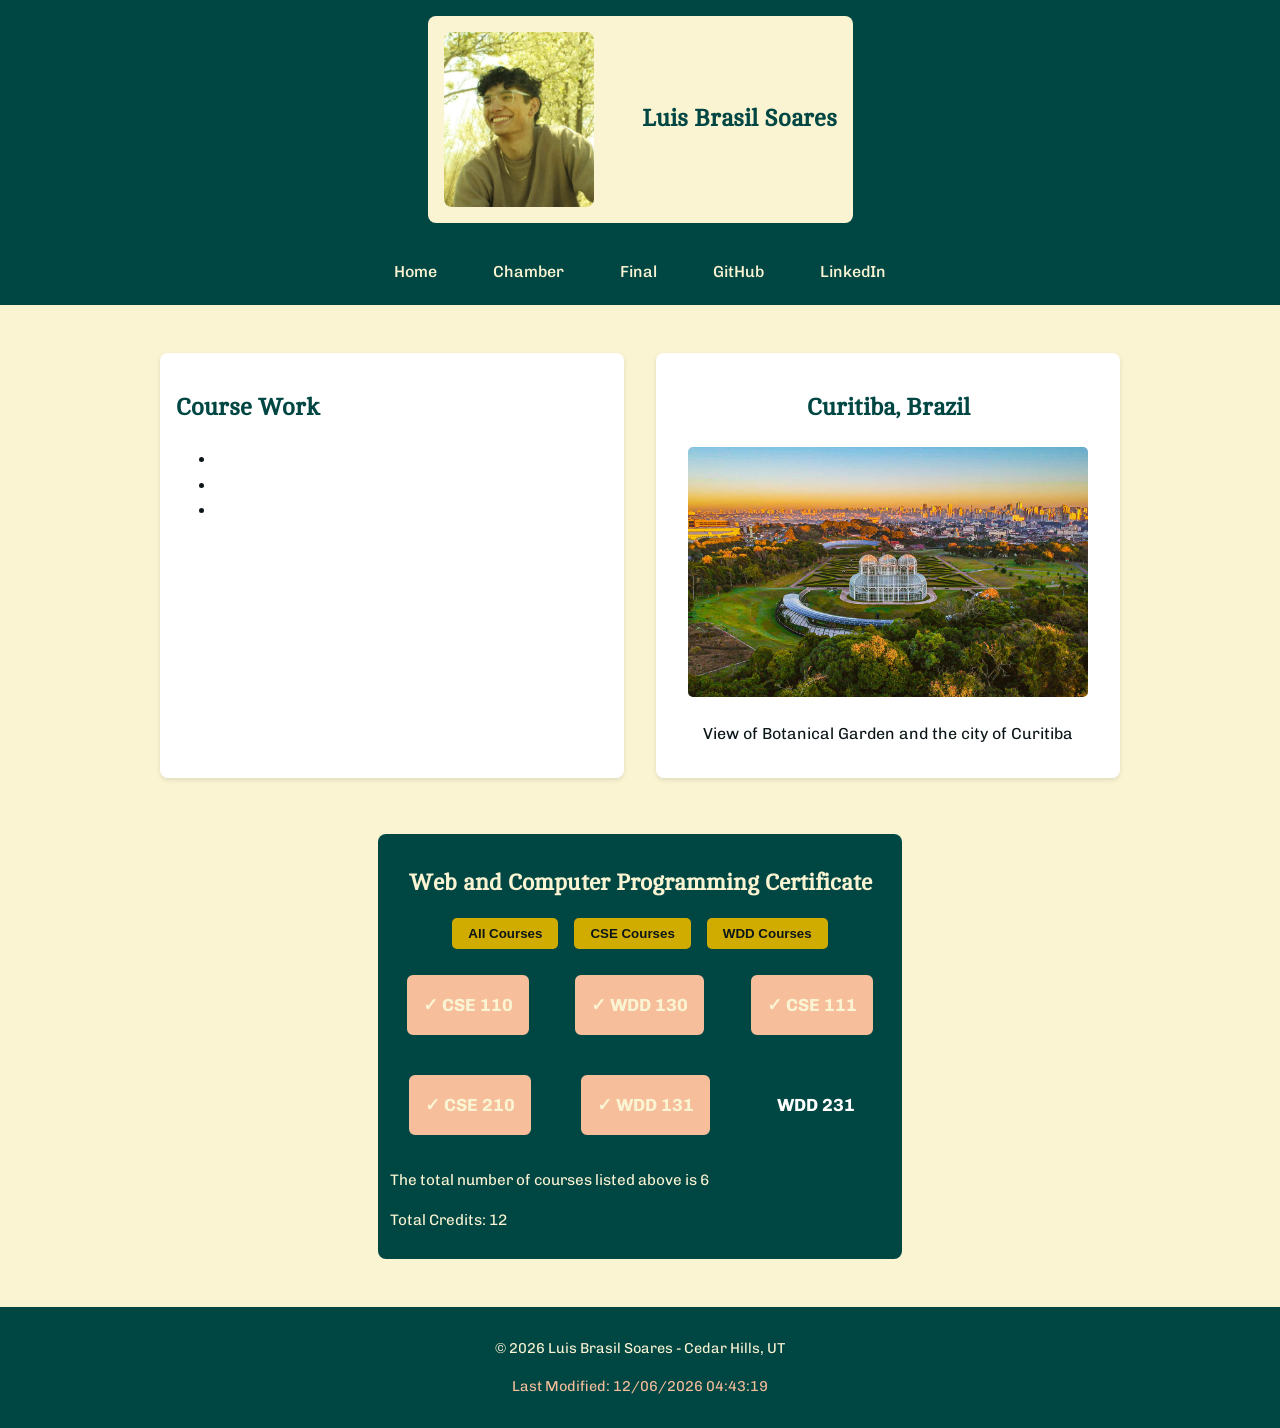
==== index.html @ 66e2048f "updates" ====
<!DOCTYPE html>
<html lang="en">

<head>
    <meta charset="UTF-8">
    <meta name="viewport" content="width=device-width, initial-scale=1.0">
    <title>WDD 231 - Web Frontend Development I - Luis Brasil Soares</title>
    <meta name="description" content="home page for WDD 231">
    <meta name="author" content="Luis Brasil Soares">
    <link rel="preconnect" href="https://fonts.googleapis.com">
    <link rel="preconnect" href="https://fonts.gstatic.com" crossorigin>
    <link
        href="https://fonts.googleapis.com/css2?family=Cambo&family=Chivo:ital,wght@0,100..900;1,100..900&display=swap"
        rel="stylesheet">
    <link rel="stylesheet" href="styles/layout.css">
    <script src="scripts/dates.js" defer></script>
    <script src="scripts/course.js" defer></script>
</head>

<body>
    <header class="main-header">
        <div class="header-title">
            <img src="images/profile.jpg" alt="Picture of Luis" loading="lazy" width="150">
            <h1>Luis Brasil Soares</h1>
        </div>
    </header>

    <nav class="navigation">
        <a href="#">Home</a>
        <a href="#">Chamber</a>
        <a href="#">Final</a>
        <a href="https://github.com/luisebsoares">GitHub</a>
        <a href="https://www.linkedin.com/in/lbrasilsoares/">LinkedIn</a>
    </nav>

    <main>
        <section class="course-work">
            <h2>Course Work </h2>
            <ul>
                <li></li>
                <li></li>
                <li></li>
            </ul>
        </section>

        <section class="image-card">
            <h2>Curitiba, Brazil</h2>
            <img src="images/curitiba.jpg" alt="Photo of Curitiba, Brazil" loading="lazy" width="400">
            <p>View of Botanical Garden and the city of Curitiba</p>
        </section>

        <section class="certificate-card">
            <h2>Web and Computer Programming Certificate</h2>
            <div class="filter-buttons">
                <button id="allBtn">All Courses</button>
                <button id="cseBtn">CSE Courses</button>
                <button id="wddBtn">WDD Courses</button>
            </div>
            <div id="course-list"></div>
            <p id="credit-total"></p>
        </section>


    </main>


    <footer>
        <p>&copy; <span id="currentyear"></span> Luis Brasil Soares - Cedar Hills, UT</p>
        <p id="lastModified"></p>
    </footer>
</body>

</html>
---- styles/layout.css ----
:root {
    --color-dark: #0C1618;
    --color-primary: #004643;
    --color-background: #FAF4D3;
    --color-secondary: #D1AC00;
    --color-accent: #F6BE9A;
    --colo-accent2: #e65100;
    --font-heading: 'Cambo', serif;
    --font-body: 'Chivo', sans-serif;
}

.cambo-regular {
    font-family: var(--font-heading);
    font-weight: 400;
    font-style: normal;
}

.chivo-regular {
    font-family: var(--font-body);
    font-weight: 300;
    font-style: normal;
}

body {
    font-family: var(--font-body);
    background-color: var(--color-background);
    color: var(--color-dark);
    margin: 0;
    line-height: 1.6;
}

h1,
h2 {
    font-family: var(--font-heading);
    color: var(--color-primary);
}

.main-header {
    display: flex;
    flex-direction: column;
    align-items: center;
    background-color: var(--color-primary);
    color: var(--color-background);
    padding: 1rem;
    text-align: center;

}

.header-title {
    display: flex;
    align-items: center;
    gap: 3rem;
    background-color: var(--color-background);
    color: var(--color-background);
    padding: 1rem;
    text-align: center;
    border-radius: 8px;
}

.header-title img {
    border-radius: 8px;
}

.header-title h1 {
    font-family: var(--font-heading);
    font-size: 1.5rem;
    color: var(--color-primary);
    margin-bottom: 1rem;
}


.navigation {
    background-color: var(--color-primary);
    padding: 0.75rem;
}

.navigation a {
    color: var(--color-background);
    text-decoration: none;
    font-family: var(--font-body);
    font-weight: 500;
    padding: 0.5rem 1rem;
    border-radius: 4px;
    transition: background-color 0.3s, color 0.3s, transform 0.2s;
}

nav.navigation {
    display: flex;
    flex-wrap: wrap;
    justify-content: center;
    gap: 1.5rem;
}

nav.navigation a:hover {
    background-color: var(--color-accent);
    color: var(--color-primary);
    transform: scale(1.05);
}

main {
    max-width: 960px;
    margin: 2rem auto;
    padding: 1rem;
    display: grid;
    grid-template-columns: 1fr 1fr;
    gap: 2rem;
}

/* course work card */
.course-work {
    background: white;
    padding: 1rem;
    border-radius: 8px;
    box-shadow: 0 2px 5px rgba(0, 0, 0, 0.1);
}

/* image card */
.image-card {
    background: white;
    padding: 1rem;
    border-radius: 8px;
    text-align: center;
    box-shadow: 0 2px 5px rgba(0, 0, 0, 0.1);
}

.image-card img {
    max-width: 100%;
    height: auto;
    border-radius: 5px;
}

.certificate-card {
    grid-column: span 2;
    background: var(--color-primary);
    color: var(--color-background);
    padding: 0.75rem;
    border-radius: 8px;
    margin-top: 1.5rem;
    font-size: 0.95rem;
    max-width: 500px;
    margin-left: auto;
    margin-right: auto;
}


.certificate-card h2 {
    color: var(--color-background);
    text-align: center;
    margin-bottom: 1rem;
}

.filter-buttons {
    display: flex;
    justify-content: center;
    gap: 1rem;
    margin-bottom: 1rem;
}

.filter-buttons button {
    background-color: var(--color-secondary);
    border: none;
    padding: 0.5rem 1rem;
    font-weight: bold;
    color: var(--color-dark);
    border-radius: 5px;
    cursor: pointer;
    transition: background-color 0.3s ease;
}

.filter-buttons button:hover {
    background-color: var(--color-accent);
}

.course-buttons {
    display: grid;
    grid-template-columns: repeat(auto-fit, minmax(120px, 1fr));
    gap: 1rem;
}

.course-buttons button {
    padding: 1rem;
    border: none;
    font-weight: bold;
    font-family: var(--font-body);
    border-radius: 8px;
    cursor: pointer;
    transition: transform 0.2s ease;
}

.course-buttons .cse {
    background-color: #e0f7fa;
    color: #006064;
}

.course-buttons .wdd {
    background-color: #fff3e0;
    color: var(--colo-accent2);
}

.course-buttons button:hover {
    transform: scale(1.05);
}


.course-card {
    font-family: var(--font-body);
    font-size: 0.95rem;
    padding: 0.5rem;
    margin: 0.5rem auto;
    max-width: 150px;
    text-align: center;
    font-weight: bold;
    border-radius: 6px;
    border: 2px solid var(--color-primary);
}

#course-list {
    display: flex;
    flex-wrap: wrap;
    justify-content: center;
    gap: 0.75rem;
}


footer {
    background-color: var(--color-primary);
    color: var(--color-background);
    text-align: center;
    padding: 1rem;
    font-size: 0.9rem;
}

#lastModified {
    color: var(--color-accent);
}

@media (max-width: 768px) {
    main {
        grid-template-columns: 1fr;
    }
}
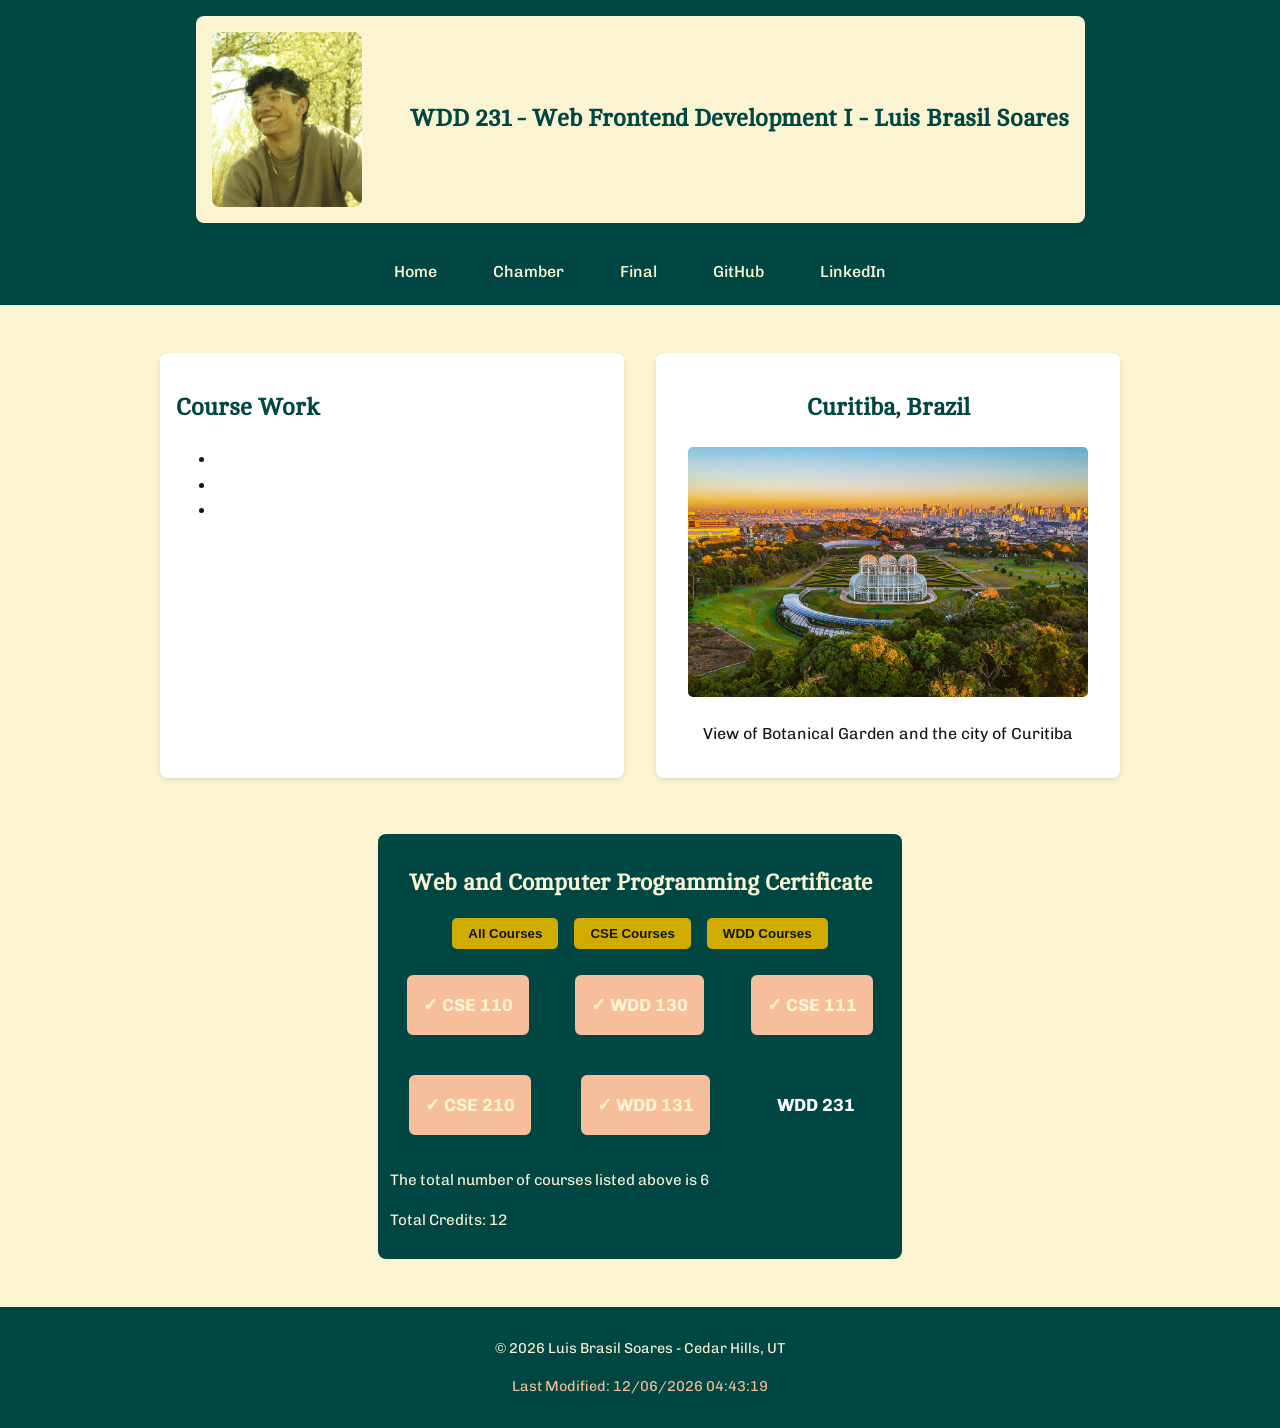
==== commit 103274c3: "fix" ====
--- a/index.html
+++ b/index.html
@@ -21,7 +21,7 @@
     <header class="main-header">
         <div class="header-title">
             <img src="images/profile.jpg" alt="Picture of Luis" loading="lazy" width="150">
-            <h1>Luis Brasil Soares</h1>
+            <h1>WDD 231 - Web Frontend Development I - Luis Brasil Soares</h1>
         </div>
     </header>
 
@@ -70,5 +70,4 @@
     </footer>
 </body>
 
-</html>
-
+</html>
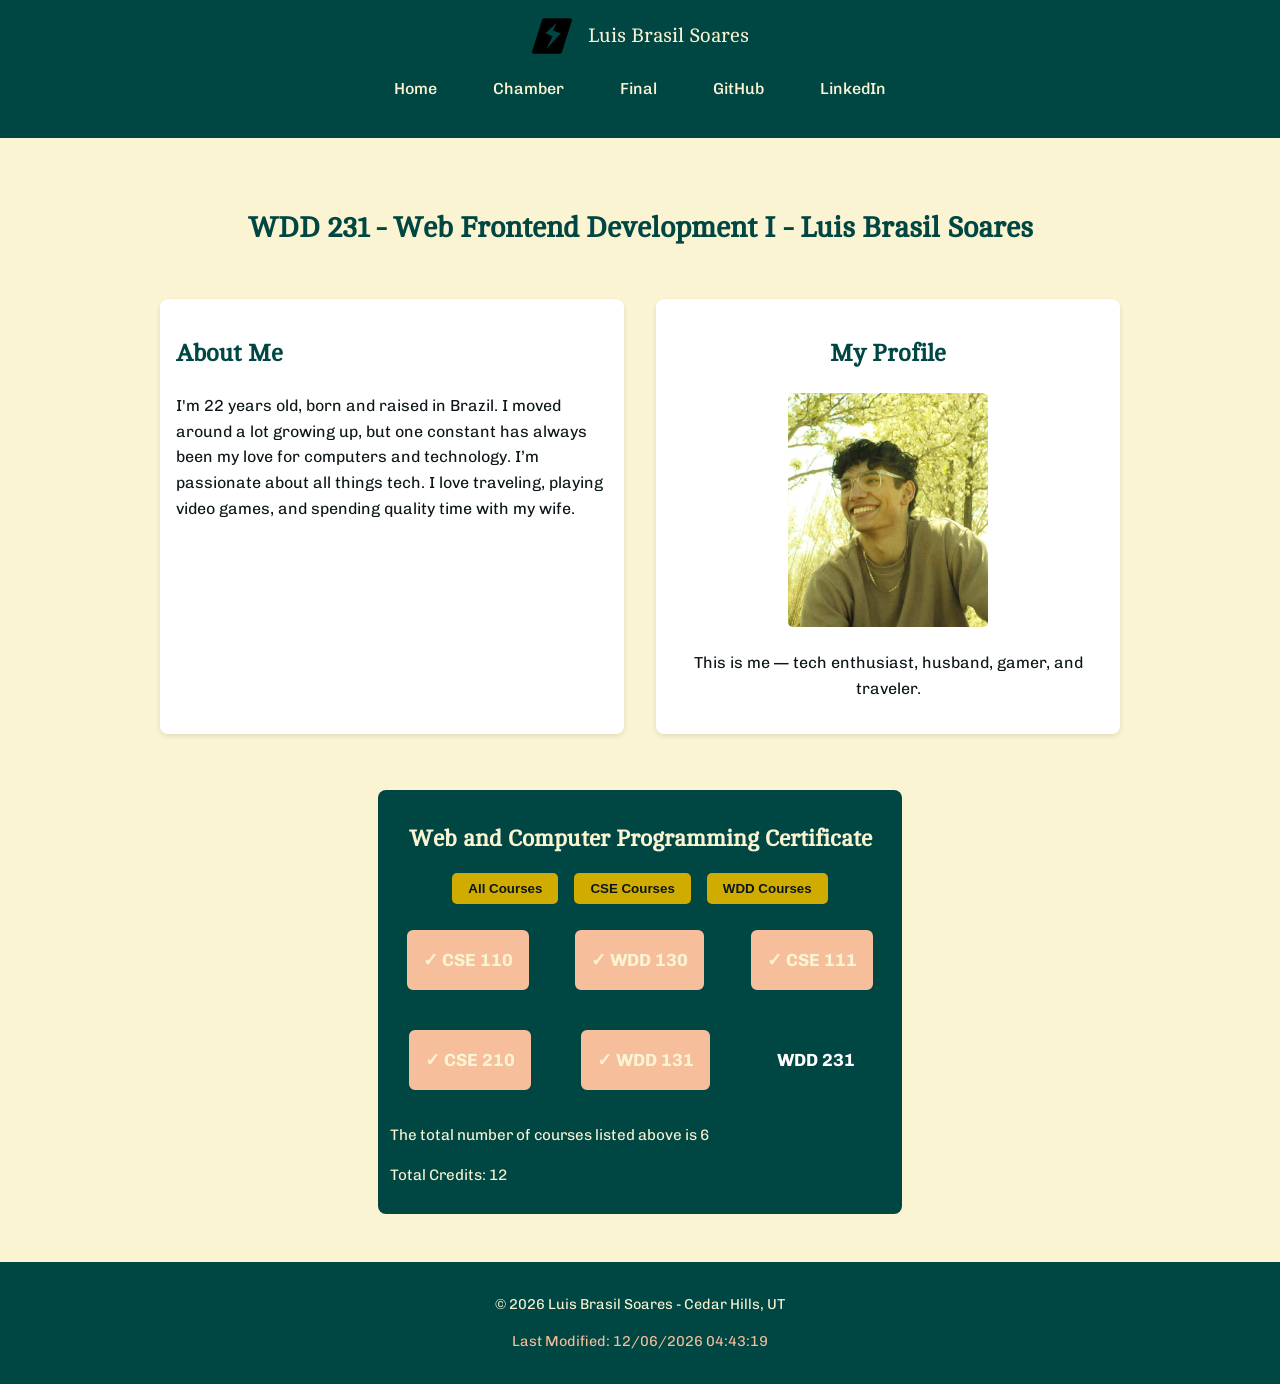
==== commit c4c24bf1: "updates" ====
--- a/index.html
+++ b/index.html
@@ -15,38 +15,43 @@
     <link rel="stylesheet" href="styles/layout.css">
     <script src="scripts/dates.js" defer></script>
     <script src="scripts/course.js" defer></script>
+    <script src="scripts/menu.js" defer></script>
 </head>
 
 <body>
     <header class="main-header">
-        <div class="header-title">
-            <img src="images/profile.jpg" alt="Picture of Luis" loading="lazy" width="150">
-            <h1>WDD 231 - Web Frontend Development I - Luis Brasil Soares</h1>
+        <div class="header-container">
+            <img src="images/logo.svg" alt="Site Logo" class="site-logo" />
+            <span class="site-name">Luis Brasil Soares</span>
+            <button class="hamburger" id="hamburgerBtn" aria-label="Toggle menu">
+                &#9776;
+            </button>
         </div>
+        <nav class="navigation" id="primaryNav">
+            <a href="#">Home</a>
+            <a href="#">Chamber</a>
+            <a href="#">Final</a>
+            <a href="https://github.com/luisebsoares">GitHub</a>
+            <a href="https://www.linkedin.com/in/lbrasilsoares/">LinkedIn</a>
+        </nav>
     </header>
 
-    <nav class="navigation">
-        <a href="#">Home</a>
-        <a href="#">Chamber</a>
-        <a href="#">Final</a>
-        <a href="https://github.com/luisebsoares">GitHub</a>
-        <a href="https://www.linkedin.com/in/lbrasilsoares/">LinkedIn</a>
-    </nav>
-
     <main>
-        <section class="course-work">
-            <h2>Course Work </h2>
-            <ul>
-                <li></li>
-                <li></li>
-                <li></li>
-            </ul>
+        <h1>WDD 231 - Web Frontend Development I - Luis Brasil Soares</h1>
+        <section class="about-me">
+            <h2>About Me</h2>
+            <p>
+                I'm 22 years old, born and raised in Brazil. I moved around a lot growing up, but one constant has
+                always been my love for computers and technology.
+                I’m passionate about all things tech. I love traveling, playing video games, and spending quality time
+                with my wife.
+            </p>
         </section>
 
         <section class="image-card">
-            <h2>Curitiba, Brazil</h2>
-            <img src="images/curitiba.jpg" alt="Photo of Curitiba, Brazil" loading="lazy" width="400">
-            <p>View of Botanical Garden and the city of Curitiba</p>
+            <h2>My Profile</h2>
+            <img src="images/profile.jpg" alt="Profile picture of Luis" loading="lazy" width="200">
+            <p>This is me — tech enthusiast, husband, gamer, and traveler.</p>
         </section>
 
         <section class="certificate-card">
--- a/styles/layout.css
+++ b/styles/layout.css
@@ -35,39 +35,51 @@
     color: var(--color-primary);
 }
 
+main>h1 {
+    grid-column: 1 / -1;
+    text-align: center;
+    font-family: var(--font-heading);
+    font-size: 1.8rem;
+    color: var(--color-primary);
+    margin-bottom: 1rem;
+}
+
 .main-header {
-    display: flex;
-    flex-direction: column;
-    align-items: center;
     background-color: var(--color-primary);
     color: var(--color-background);
     padding: 1rem;
-    text-align: center;
-
-}
-
-.header-title {
+}
+
+.header-container {
     display: flex;
     align-items: center;
-    gap: 3rem;
-    background-color: var(--color-background);
-    color: var(--color-background);
-    padding: 1rem;
-    text-align: center;
-    border-radius: 8px;
-}
-
-.header-title img {
-    border-radius: 8px;
-}
-
-.header-title h1 {
+    justify-content: center;
+    gap: 1rem;
+    width: 100%;
+    max-width: 960px;
+    margin: 0 auto;
+    position: relative;
+}
+
+.site-logo {
+    width: 40px;
+    height: 40px;
+}
+
+.site-name {
     font-family: var(--font-heading);
-    font-size: 1.5rem;
-    color: var(--color-primary);
-    margin-bottom: 1rem;
-}
-
+    font-size: 1.25rem;
+    color: var(--color-background);
+}
+
+.hamburger {
+    background: none;
+    border: none;
+    color: var(--color-background);
+    font-size: 2rem;
+    cursor: pointer;
+    display: none;
+}
 
 .navigation {
     background-color: var(--color-primary);
@@ -106,15 +118,19 @@
     gap: 2rem;
 }
 
-/* course work card */
-.course-work {
+.about-me {
     background: white;
     padding: 1rem;
     border-radius: 8px;
     box-shadow: 0 2px 5px rgba(0, 0, 0, 0.1);
 }
 
-/* image card */
+.about-me p {
+    font-size: 1rem;
+    line-height: 1.6;
+    color: var(--color-dark);
+}
+
 .image-card {
     background: white;
     padding: 1rem;
@@ -141,7 +157,6 @@
     margin-left: auto;
     margin-right: auto;
 }
-
 
 .certificate-card h2 {
     color: var(--color-background);
@@ -201,7 +216,6 @@
     transform: scale(1.05);
 }
 
-
 .course-card {
     font-family: var(--font-body);
     font-size: 0.95rem;
@@ -221,7 +235,6 @@
     gap: 0.75rem;
 }
 
-
 footer {
     background-color: var(--color-primary);
     color: var(--color-background);
@@ -236,6 +249,78 @@
 
 @media (max-width: 768px) {
     main {
-        grid-template-columns: 1fr;
+        display: flex;
+        flex-direction: column;
+        align-items: center;
+        padding: 1rem;
+    }
+
+    main>h1 {
+        font-size: 1.4rem;
+        text-align: center;
+        margin-bottom: 1rem;
+    }
+
+    .course-work,
+    .image-card,
+    .certificate-card {
+        width: 100%;
+        max-width: 500px;
+    }
+
+    .header-container {
+        flex-direction: row;
+        justify-content: space-between;
+    }
+
+    .hamburger {
+        display: block;
+    }
+
+    nav.navigation {
+        display: none;
+        flex-direction: column;
+        align-items: center;
+        width: 100%;
+        padding: 1rem 0;
+    }
+
+    nav.navigation.open {
+        display: flex;
+    }
+
+    nav.navigation a {
+        display: block;
+        text-align: center;
+        padding: 1rem;
+        background-color: var(--color-primary);
+        color: var(--color-background);
+        margin: 0.25rem 0;
+        border-radius: 6px;
+        width: 100%;
+    }
+
+    .filter-buttons {
+        flex-direction: column;
+        width: 100%;
+        align-items: center;
+    }
+
+    .filter-buttons button {
+        width: 80%;
+        margin: 0.25rem 0;
+    }
+
+    #course-list {
+        flex-direction: column;
+        align-items: center;
+    }
+
+    .course-card {
+        width: 80%;
+    }
+
+    footer {
+        font-size: 0.85rem;
     }
 }
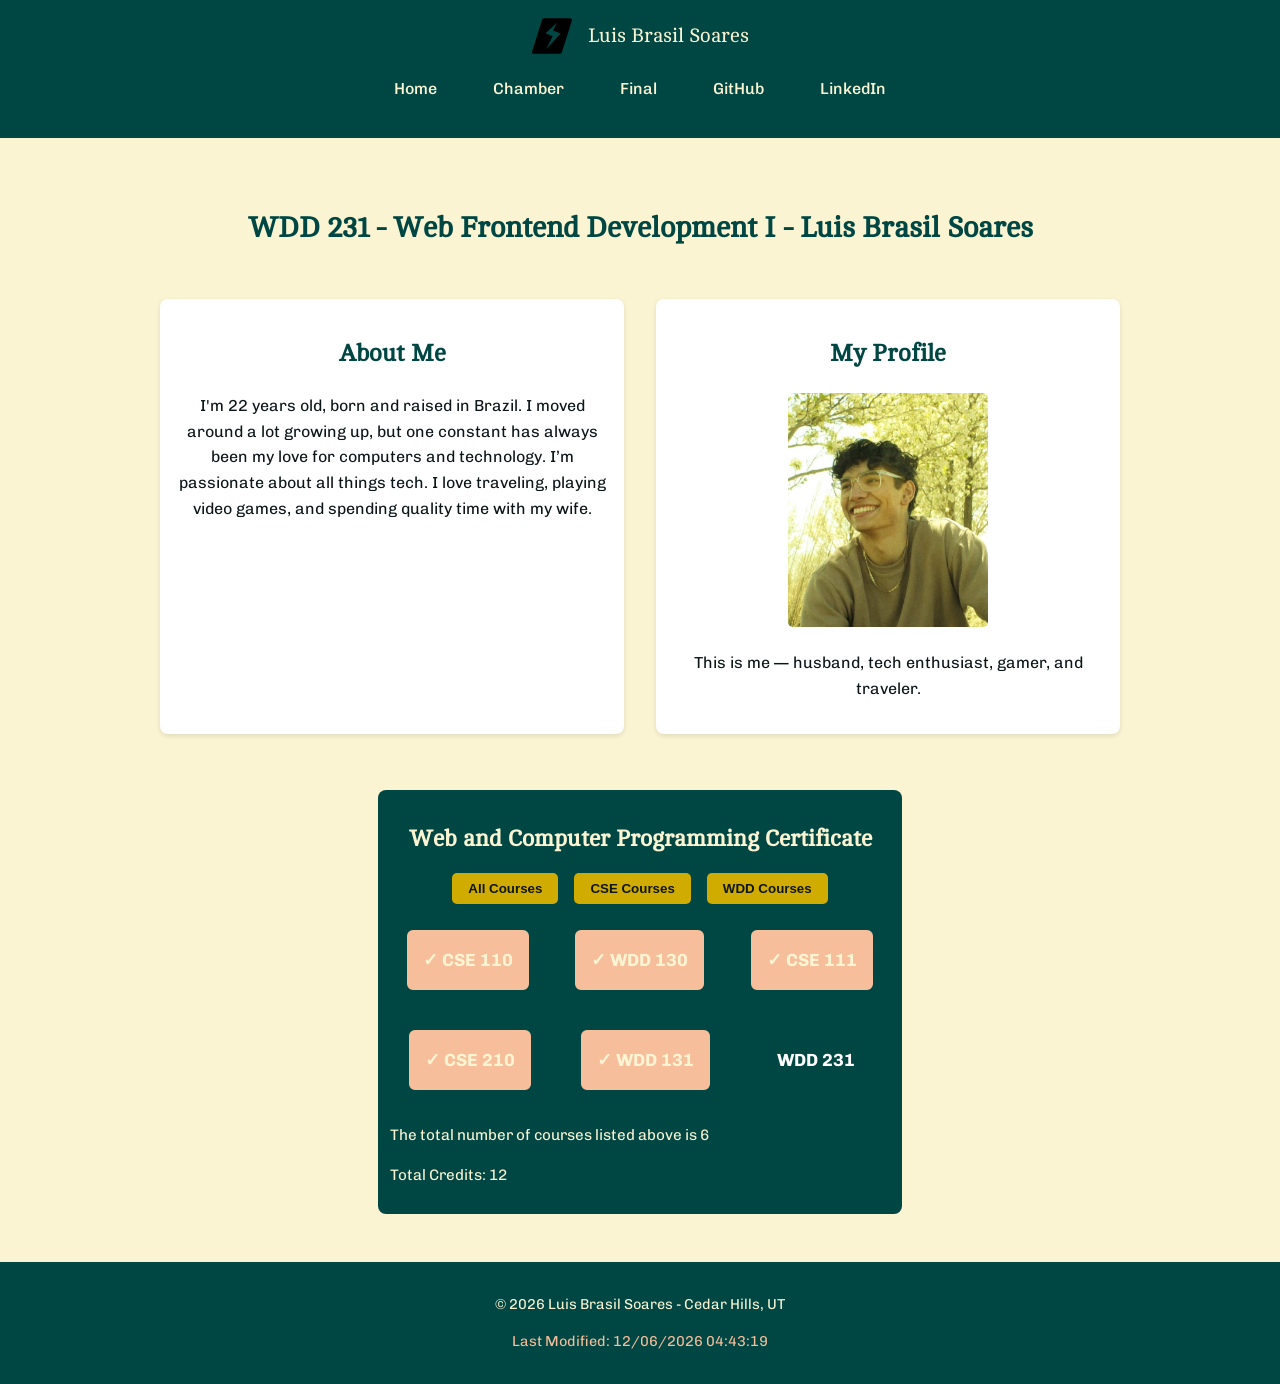
==== commit a5e8f611: "updates" ====
--- a/index.html
+++ b/index.html
@@ -16,6 +16,7 @@
     <script src="scripts/dates.js" defer></script>
     <script src="scripts/course.js" defer></script>
     <script src="scripts/menu.js" defer></script>
+    <link rel="icon" href="images/favicon.ico">
 </head>
 
 <body>
@@ -51,7 +52,7 @@
         <section class="image-card">
             <h2>My Profile</h2>
             <img src="images/profile.jpg" alt="Profile picture of Luis" loading="lazy" width="200">
-            <p>This is me — tech enthusiast, husband, gamer, and traveler.</p>
+            <p>This is me — husband, tech enthusiast, gamer, and traveler.</p>
         </section>
 
         <section class="certificate-card">
@@ -65,7 +66,6 @@
             <p id="credit-total"></p>
         </section>
 
-
     </main>
 
 
--- a/styles/layout.css
+++ b/styles/layout.css
@@ -123,6 +123,7 @@
     padding: 1rem;
     border-radius: 8px;
     box-shadow: 0 2px 5px rgba(0, 0, 0, 0.1);
+    text-align: center;
 }
 
 .about-me p {
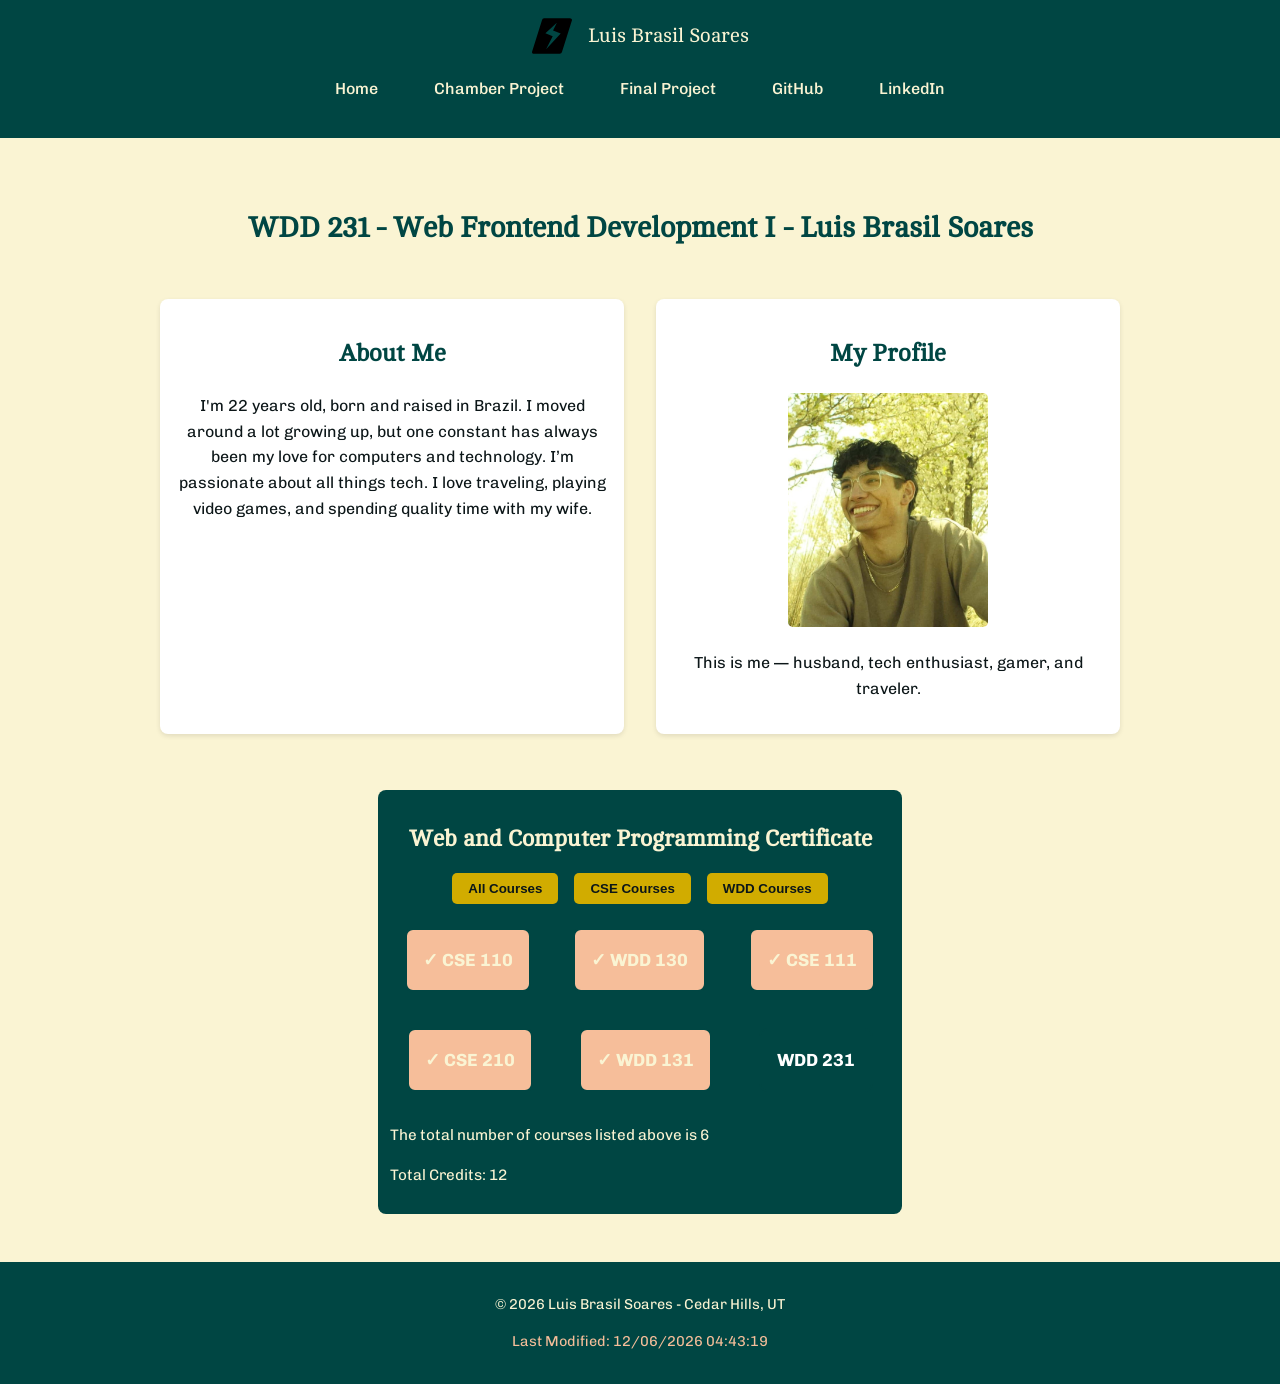
==== commit 270de50b: "chamber" ====
--- a/index.html
+++ b/index.html
@@ -7,6 +7,11 @@
     <title>WDD 231 - Web Frontend Development I - Luis Brasil Soares</title>
     <meta name="description" content="home page for WDD 231">
     <meta name="author" content="Luis Brasil Soares">
+    <meta property="og:title" content="WDD 231 - Web Frontend Development I - Luis Brasil Soares">
+    <meta property="og:description"
+        content="This is the home page for Luis Brasil Soares' WDD 231 Web Frontend Development course.">
+    <meta property="og:image" content="https://luisebsoares.github.io/wdd231/images/profile.jpg">
+    <meta property="og:url" content="https://luisebsoares.github.io/wdd231/">
     <link rel="preconnect" href="https://fonts.googleapis.com">
     <link rel="preconnect" href="https://fonts.gstatic.com" crossorigin>
     <link
@@ -30,8 +35,8 @@
         </div>
         <nav class="navigation" id="primaryNav">
             <a href="#">Home</a>
-            <a href="#">Chamber</a>
-            <a href="#">Final</a>
+            <a href="#">Chamber Project</a>
+            <a href="#">Final Project</a>
             <a href="https://github.com/luisebsoares">GitHub</a>
             <a href="https://www.linkedin.com/in/lbrasilsoares/">LinkedIn</a>
         </nav>
